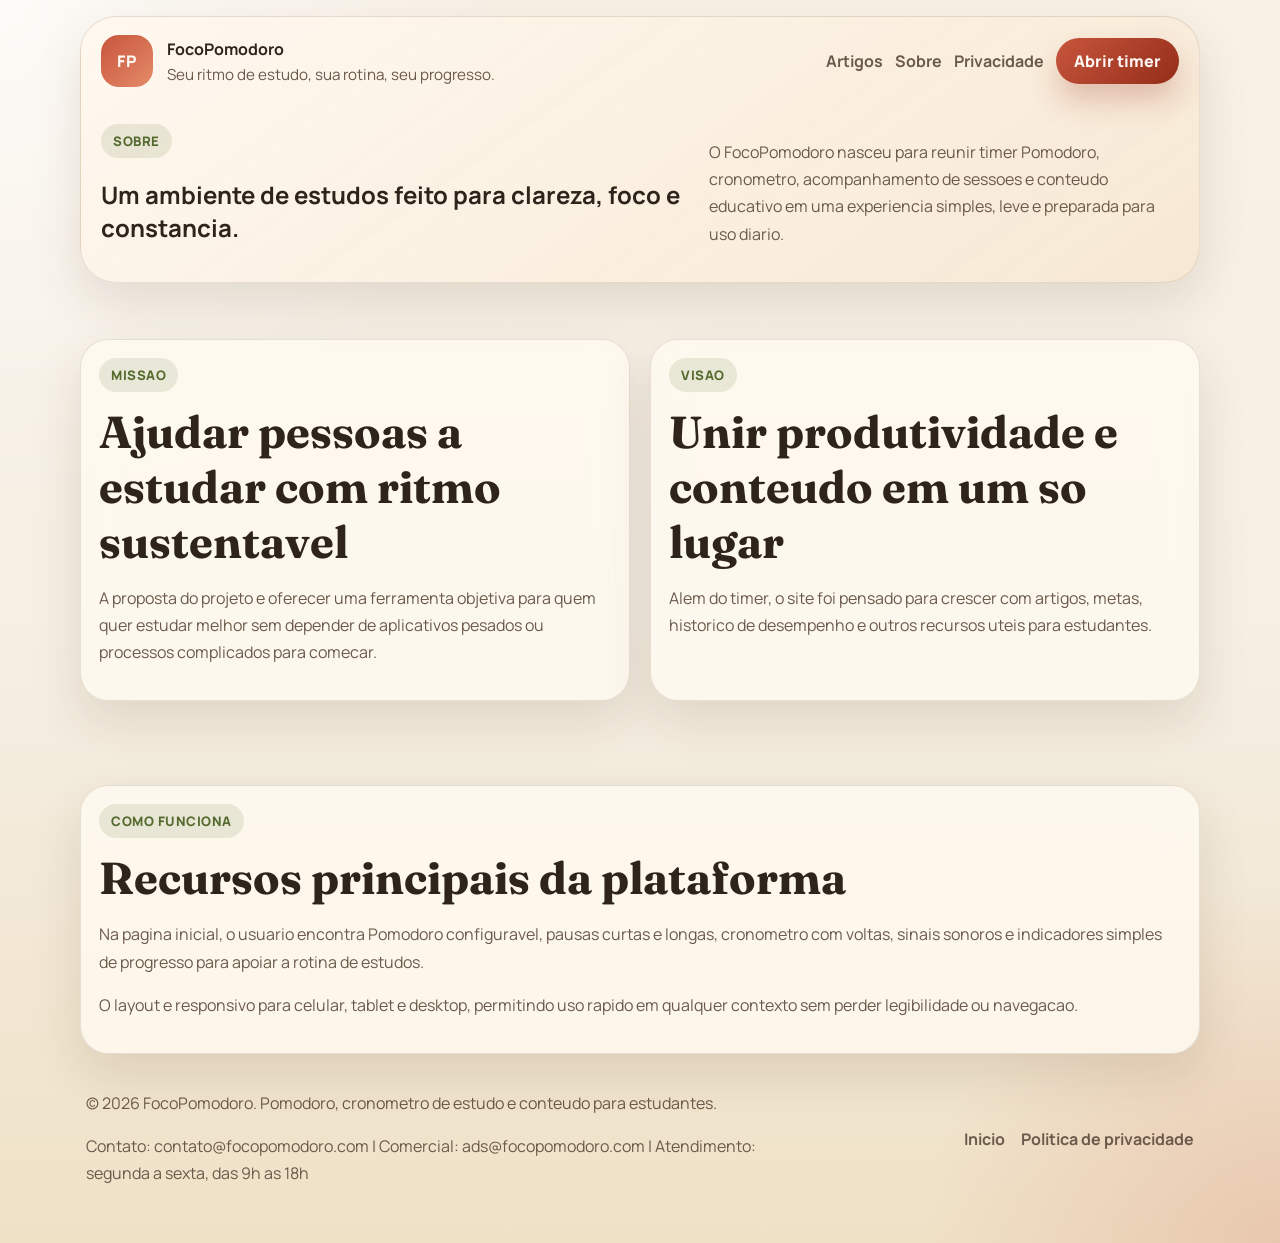
==== about.html @ d857d6bf "add site" ====
<!DOCTYPE html>
<html lang="pt-BR">
<head>
  <meta charset="UTF-8">
  <meta name="viewport" content="width=device-width, initial-scale=1.0">
  <title>Sobre | FocoPomodoro</title>
  <meta
    name="description"
    content="Conheca o FocoPomodoro, plataforma de estudos com Pomodoro, cronometro e recursos para concentracao."
  >
  <link rel="preconnect" href="https://fonts.googleapis.com">
  <link rel="preconnect" href="https://fonts.gstatic.com" crossorigin>
  <link href="https://fonts.googleapis.com/css2?family=Fraunces:wght@500;700&family=Manrope:wght@400;500;700;800&display=swap" rel="stylesheet">
  <link rel="stylesheet" href="styles.css">
</head>
<body>
  <div class="page-shell">
    <header class="hero static-page-hero">
      <nav class="topbar">
        <div class="brand">
          <span class="brand-mark">FP</span>
          <div>
            <strong>FocoPomodoro</strong>
            <p>Seu ritmo de estudo, sua rotina, seu progresso.</p>
          </div>
        </div>
        <div class="nav-links">
          <a href="index.html#articles">Artigos</a>
          <a href="about.html">Sobre</a>
          <a href="privacy.html">Privacidade</a>
          <a class="nav-cta" href="index.html#timer-app">Abrir timer</a>
        </div>
      </nav>

      <section class="section-heading page-intro">
        <div>
          <span class="section-tag">Sobre</span>
          <h1>Um ambiente de estudos feito para clareza, foco e constancia.</h1>
        </div>
        <p>
          O FocoPomodoro nasceu para reunir timer Pomodoro, cronometro,
          acompanhamento de sessoes e conteudo educativo em uma experiencia
          simples, leve e preparada para uso diario.
        </p>
      </section>
    </header>

    <main class="content-stack">
      <section class="info-grid">
        <article class="info-card">
          <span class="section-tag">Missao</span>
          <h2>Ajudar pessoas a estudar com ritmo sustentavel</h2>
          <p>
            A proposta do projeto e oferecer uma ferramenta objetiva para quem
            quer estudar melhor sem depender de aplicativos pesados ou processos
            complicados para comecar.
          </p>
        </article>
        <article class="info-card">
          <span class="section-tag">Visao</span>
          <h2>Unir produtividade e conteudo em um so lugar</h2>
          <p>
            Alem do timer, o site foi pensado para crescer com artigos, metas,
            historico de desempenho e outros recursos uteis para estudantes.
          </p>
        </article>
      </section>

      <section class="privacy-card">
        <span class="section-tag">Como funciona</span>
        <h2>Recursos principais da plataforma</h2>
        <p>
          Na pagina inicial, o usuario encontra Pomodoro configuravel, pausas
          curtas e longas, cronometro com voltas, sinais sonoros e indicadores
          simples de progresso para apoiar a rotina de estudos.
        </p>
        <p>
          O layout e responsivo para celular, tablet e desktop, permitindo uso
          rapido em qualquer contexto sem perder legibilidade ou navegacao.
        </p>
      </section>
    </main>

    <footer class="site-footer">
      <div>
        <p>© 2026 FocoPomodoro. Pomodoro, cronometro de estudo e conteudo para estudantes.</p>
        <p>Contato: contato@focopomodoro.com | Comercial: ads@focopomodoro.com | Atendimento: segunda a sexta, das 9h as 18h</p>
      </div>
      <div class="footer-links">
        <a href="index.html">Inicio</a>
        <a href="privacy.html">Politica de privacidade</a>
      </div>
    </footer>
  </div>
  <script src="ui-sounds.js"></script>
</body>
</html>
---- styles.css ----
:root {
  --bg: #f5efe4;
  --bg-strong: #eadcc2;
  --surface: rgba(255, 250, 241, 0.82);
  --surface-strong: #fff8ef;
  --text: #2e241c;
  --muted: #6b5a4b;
  --accent: #c8553d;
  --accent-dark: #932d19;
  --accent-soft: #f6c9b4;
  --olive: #546a2f;
  --line: rgba(67, 40, 17, 0.12);
  --shadow: 0 20px 50px rgba(73, 39, 16, 0.12);
  --radius-xl: 28px;
  --radius-lg: 22px;
  --radius-md: 16px;
}

* {
  box-sizing: border-box;
}

html {
  scroll-behavior: smooth;
}

body {
  margin: 0;
  min-height: 100vh;
  font-family: "Manrope", sans-serif;
  color: var(--text);
  background:
    radial-gradient(circle at top left, rgba(255, 255, 255, 0.7), transparent 28%),
    radial-gradient(circle at bottom right, rgba(200, 85, 61, 0.18), transparent 20%),
    linear-gradient(180deg, #f8f1e6 0%, #f5efe4 50%, #efe1c6 100%);
}

a {
  color: inherit;
  text-decoration: none;
}

button,
input {
  font: inherit;
}

button {
  border: 0;
  cursor: pointer;
}

.page-shell {
  width: min(1120px, calc(100% - 24px));
  margin: 0 auto;
  padding: 16px 0 40px;
}

.hero {
  padding: 18px 20px;
  border: 1px solid var(--line);
  border-radius: 36px;
  background:
    linear-gradient(145deg, rgba(255, 248, 239, 0.92), rgba(245, 228, 205, 0.82)),
    var(--surface);
  box-shadow: var(--shadow);
  backdrop-filter: blur(20px);
}

.static-page-hero {
  margin-bottom: 28px;
}

.topbar,
.hero-content,
.app-grid,
.study-tools,
.stats-band {
  display: grid;
  gap: 16px;
}

.topbar {
  grid-template-columns: 1fr auto;
  align-items: center;
}

.nav-links {
  display: flex;
  align-items: center;
  gap: 12px;
  flex-wrap: wrap;
  justify-content: flex-end;
}

.nav-links > a:not(.nav-cta) {
  font-weight: 700;
  color: var(--muted);
}

.brand {
  display: flex;
  align-items: center;
  gap: 14px;
}

.brand p {
  margin: 4px 0 0;
  color: var(--muted);
  font-size: 0.95rem;
}

.brand-mark {
  display: grid;
  place-items: center;
  width: 52px;
  height: 52px;
  border-radius: 18px;
  background: linear-gradient(135deg, var(--accent), #e48b68);
  color: #fff9f5;
  font-weight: 800;
  letter-spacing: 0.08em;
}

.nav-cta,
.primary-button,
.secondary-button,
.ghost-button,
.mode-tab {
  transition: transform 180ms ease, box-shadow 180ms ease, background-color 180ms ease;
}

.nav-cta,
.primary-button {
  background: linear-gradient(135deg, var(--accent), var(--accent-dark));
  color: #fff8f4;
  box-shadow: 0 16px 30px rgba(147, 45, 25, 0.25);
}

.nav-cta,
.primary-button,
.secondary-button,
.ghost-button,
.mode-tab {
  padding: 12px 18px;
  border-radius: 999px;
  font-weight: 800;
}

.secondary-button {
  background: rgba(84, 106, 47, 0.1);
  color: var(--olive);
}

.ghost-button {
  background: transparent;
  color: var(--muted);
  border: 1px solid var(--line);
}

.nav-cta:hover,
.primary-button:hover,
.secondary-button:hover,
.ghost-button:hover,
.mode-tab:hover {
  transform: translateY(-2px);
}

.hero-content {
  grid-template-columns: minmax(0, 1.4fr) minmax(240px, 0.75fr);
  margin-top: 20px;
  align-items: stretch;
}

.eyebrow,
.section-tag,
.ad-slot span,
.status-pill {
  display: inline-flex;
  align-items: center;
  gap: 8px;
  width: fit-content;
  padding: 8px 12px;
  border-radius: 999px;
  font-size: 0.82rem;
  font-weight: 800;
  letter-spacing: 0.04em;
  text-transform: uppercase;
}

.eyebrow,
.section-tag {
  background: rgba(84, 106, 47, 0.12);
  color: var(--olive);
}

.hero-copy h1,
.timer-card h2,
.stopwatch-card h2,
.study-tools h3,
.section-heading h2,
.article-card h3,
.info-card h2,
.privacy-card h2 {
  font-family: "Fraunces", serif;
}

.hero-copy h1 {
  margin: 12px 0 12px;
  font-size: clamp(2rem, 5vw, 3.8rem);
  line-height: 1;
}

.hero-copy p {
  max-width: 52ch;
  color: var(--muted);
  font-size: 0.98rem;
  line-height: 1.6;
}

.hero-actions,
.controls,
.compact {
  display: flex;
  flex-wrap: wrap;
  gap: 12px;
}

.hero-points {
  display: flex;
  flex-wrap: wrap;
  gap: 10px;
  margin: 16px 0 0;
  padding: 0;
  list-style: none;
}

.hero-points li {
  padding: 8px 12px;
  border-radius: 999px;
  background: rgba(255, 255, 255, 0.55);
  border: 1px solid rgba(67, 40, 17, 0.08);
  font-weight: 700;
}

.hero-highlight,
.support-card {
  display: grid;
  align-content: center;
  gap: 12px;
  min-height: 148px;
  padding: 18px;
  border: 1px solid rgba(67, 40, 17, 0.1);
  border-radius: var(--radius-xl);
  background:
    linear-gradient(135deg, rgba(255, 255, 255, 0.55), rgba(246, 201, 180, 0.28)),
    rgba(255, 249, 241, 0.72);
}

.hero-highlight strong,
.support-card strong {
  font-size: 1.8rem;
  font-family: "Fraunces", serif;
}

.hero-highlight p,
.support-card p {
  margin: 0;
  color: var(--muted);
  line-height: 1.6;
}

.hero-highlight .primary-button {
  width: fit-content;
}

.stats-band {
  display: none;
}

.stats-band article,
.timer-card,
.stopwatch-card,
.study-tools article {
  padding: 18px;
  border-radius: var(--radius-xl);
  background: var(--surface);
  border: 1px solid var(--line);
  box-shadow: var(--shadow);
  backdrop-filter: blur(18px);
}

.stats-band article strong {
  display: block;
  font-size: clamp(1.5rem, 4vw, 2.3rem);
  font-family: "Fraunces", serif;
}

.stats-band article span {
  color: var(--muted);
}

.app-grid {
  grid-template-columns: minmax(0, 1.75fr) minmax(250px, 0.8fr);
  align-items: start;
  margin-top: 18px;
}

.card-header {
  display: flex;
  justify-content: space-between;
  gap: 12px;
  align-items: flex-start;
}

.card-header h2 {
  margin: 8px 0 0;
  font-size: clamp(1.6rem, 3vw, 2.2rem);
}

.status-pill {
  background: rgba(200, 85, 61, 0.1);
  color: var(--accent-dark);
  text-transform: none;
  letter-spacing: 0;
}

.timer-layout {
  display: grid;
  grid-template-columns: minmax(0, 1.25fr) minmax(250px, 0.8fr);
  gap: 18px;
  margin-top: 18px;
}

.timer-primary-panel,
.timer-settings-panel {
  display: grid;
  gap: 14px;
}

.mode-tabs {
  display: flex;
  gap: 10px;
  margin: 0;
  flex-wrap: wrap;
}

.mode-tab {
  background: rgba(255, 255, 255, 0.7);
  color: var(--muted);
}

.mode-tab.is-active {
  background: linear-gradient(135deg, var(--accent), var(--accent-dark));
  color: #fff8f4;
}

.timer-face {
  display: grid;
  place-items: center;
  padding: 0;
}

.timer-ring {
  position: relative;
  display: grid;
  place-items: center;
  width: min(100%, 300px);
  aspect-ratio: 1;
}

.progress-svg {
  width: 100%;
  height: 100%;
  transform: rotate(-90deg);
}

.progress-track,
.progress-value {
  fill: none;
  stroke-width: 10;
}

.progress-track {
  stroke: rgba(67, 40, 17, 0.08);
}

.progress-value {
  stroke: var(--accent);
  stroke-linecap: round;
  stroke-dasharray: 326.73;
  stroke-dashoffset: 0;
  transition: stroke-dashoffset 250ms linear, stroke 250ms ease;
}

.timer-readout {
  position: absolute;
  text-align: center;
}

.timer-readout span,
.timer-readout small,
.study-tools p,
.lap-list,
.settings-grid label {
  color: var(--muted);
}

.timer-readout strong {
  display: block;
  margin: 6px 0;
  font-size: clamp(3rem, 9vw, 5rem);
  line-height: 1;
  font-family: "Fraunces", serif;
}

.settings-grid {
  display: grid;
  grid-template-columns: repeat(2, minmax(0, 1fr));
  gap: 10px;
  margin-top: 0;
}

.settings-grid label {
  display: grid;
  gap: 8px;
  padding: 12px 14px;
  border-radius: var(--radius-md);
  background: rgba(255, 255, 255, 0.55);
  border: 1px solid rgba(67, 40, 17, 0.08);
  font-weight: 700;
}

.settings-grid input[type="number"] {
  width: 100%;
  padding: 8px 10px;
  border: 1px solid rgba(67, 40, 17, 0.12);
  border-radius: 12px;
  background: rgba(255, 252, 247, 0.9);
  color: var(--text);
}

.compact-settings {
  grid-template-columns: 1fr;
}

.settings-heading p {
  margin: 8px 0 0;
  color: var(--muted);
  line-height: 1.5;
}

.mini-stats {
  display: grid;
  grid-template-columns: repeat(3, minmax(0, 1fr));
  gap: 10px;
}

.mini-stats article {
  padding: 12px 14px;
  border-radius: 16px;
  background: rgba(255, 255, 255, 0.58);
  border: 1px solid rgba(67, 40, 17, 0.08);
}

.mini-stats span {
  display: block;
  color: var(--muted);
  font-size: 0.84rem;
}

.mini-stats strong {
  display: block;
  margin-top: 6px;
  font-family: "Fraunces", serif;
  font-size: 1.25rem;
}

.toggle-field {
  grid-template-columns: 1fr auto;
  align-items: center;
}

.toggle-field input[type="checkbox"] {
  width: 22px;
  height: 22px;
  accent-color: var(--accent);
}

.sidebar-stack {
  display: grid;
  gap: 20px;
}

.stopwatch-display {
  display: block;
  margin: 12px 0;
  font-size: clamp(1.8rem, 6vw, 3rem);
  font-family: "Fraunces", serif;
}

.lap-list {
  margin: 16px 0 0;
  padding-left: 20px;
  max-height: 220px;
  overflow: auto;
}

.lap-list li + li {
  margin-top: 10px;
}

.study-tools {
  grid-template-columns: repeat(3, minmax(0, 1fr));
  margin: 20px 0;
}

.compact-tools {
  gap: 12px;
}

.study-tools h3 {
  margin: 10px 0 8px;
  font-size: 1.2rem;
}

.study-tools p {
  margin: 0;
  line-height: 1.7;
}

.bottom-banner {
  min-height: 140px;
}

.section-heading,
.info-grid {
  display: grid;
  gap: 20px;
}

.section-heading {
  grid-template-columns: minmax(0, 1fr) minmax(280px, 0.8fr);
  align-items: end;
  margin-bottom: 20px;
}

.page-intro {
  margin-top: 36px;
  margin-bottom: 0;
}

.section-heading h2,
.info-card h2,
.privacy-card h2 {
  margin: 12px 0 0;
  font-size: clamp(1.9rem, 4vw, 2.8rem);
}

.section-heading p,
.info-card p,
.privacy-card p,
.article-card p,
.contact-list,
.site-footer p {
  color: var(--muted);
  line-height: 1.7;
}

.articles-section {
  margin: 20px 0;
}

.articles-cta {
  display: flex;
  justify-content: center;
  margin-top: 16px;
}

.articles-grid {
  display: grid;
  grid-template-columns: repeat(3, minmax(0, 1fr));
  gap: 14px;
}

.article-card,
.info-card,
.privacy-card {
  padding: 18px;
  border-radius: var(--radius-xl);
  background: var(--surface);
  border: 1px solid var(--line);
  box-shadow: var(--shadow);
  backdrop-filter: blur(18px);
}

.article-kicker {
  display: inline-block;
  margin-bottom: 14px;
  color: var(--accent-dark);
  font-size: 0.84rem;
  font-weight: 800;
  text-transform: uppercase;
  letter-spacing: 0.04em;
}

.article-card h3 {
  margin: 0 0 12px;
  font-size: 1.2rem;
}

.info-grid {
  grid-template-columns: repeat(2, minmax(0, 1fr));
  margin: 28px 0;
}

.content-stack {
  display: grid;
  gap: 28px;
}

.contact-list {
  margin: 16px 0 0;
  padding-left: 20px;
}

.privacy-card {
  margin-top: 28px;
}

.site-footer {
  display: flex;
  justify-content: space-between;
  gap: 16px;
  align-items: center;
  padding: 20px 6px 0;
}

.site-footer > div:first-child {
  max-width: 700px;
}

.footer-links {
  display: flex;
  gap: 16px;
  flex-wrap: wrap;
}

.footer-links a {
  color: var(--muted);
  font-weight: 700;
}

@media (max-width: 960px) {
  .hero-content,
  .app-grid,
  .timer-layout,
  .study-tools,
  .stats-band,
  .articles-grid,
  .info-grid,
  .section-heading {
    grid-template-columns: 1fr;
  }

  .hero-copy h1 {
    max-width: 14ch;
  }
}

@media (max-width: 640px) {
  .page-shell {
    width: min(100% - 20px, 100%);
    padding-top: 10px;
  }

  .hero,
  .stats-band article,
  .timer-card,
  .stopwatch-card,
  .study-tools article,
  .hero-highlight,
  .support-card {
    padding: 16px;
    border-radius: 24px;
  }

  .topbar {
    grid-template-columns: 1fr;
  }

  .nav-links,
  .site-footer {
    justify-content: flex-start;
  }

  .settings-grid {
    grid-template-columns: 1fr;
  }

  .mini-stats {
    grid-template-columns: 1fr;
  }

  .timer-readout strong {
    font-size: clamp(2.8rem, 14vw, 4.4rem);
  }

  .controls,
  .hero-actions {
    flex-direction: column;
  }

  .controls > * ,
  .hero-actions > * {
    width: 100%;
    text-align: center;
  }

  .nav-links {
    flex-direction: column;
    align-items: stretch;
  }

  .nav-links > a:not(.nav-cta) {
    padding: 4px 0;
  }

  .site-footer {
    flex-direction: column;
    align-items: flex-start;
  }
}
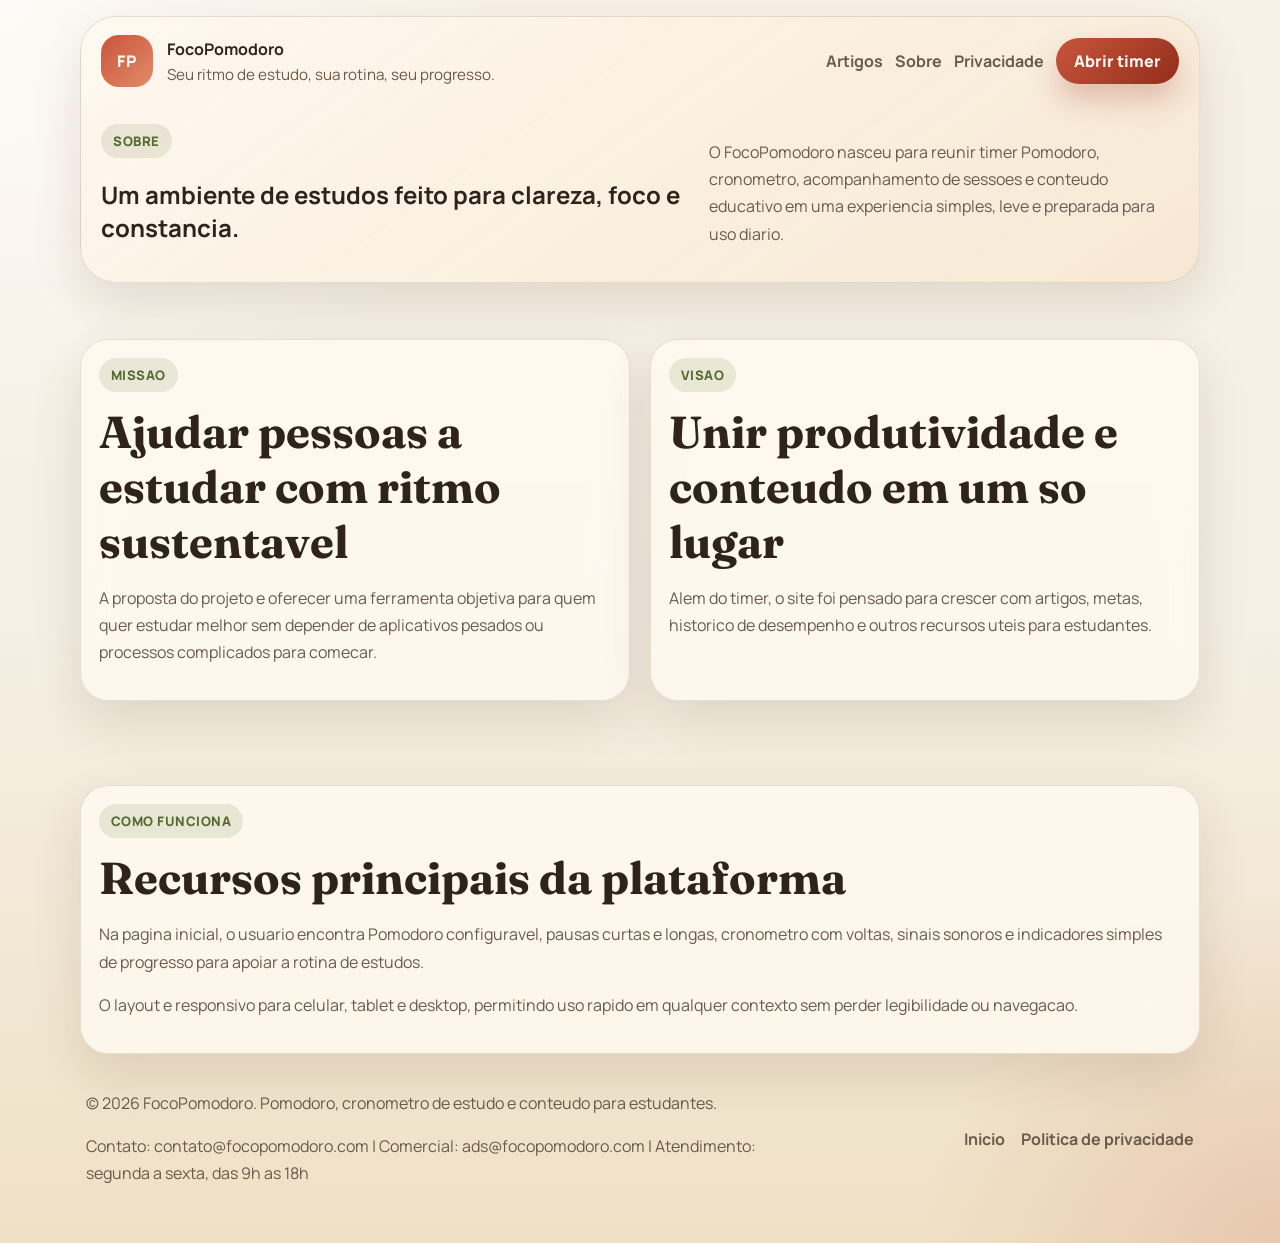
==== commit 2e464ebe: "update" ====
--- a/about.html
+++ b/about.html
@@ -8,6 +8,8 @@
     name="description"
     content="Conheca o FocoPomodoro, plataforma de estudos com Pomodoro, cronometro e recursos para concentracao."
   >
+  <script async src="https://pagead2.googlesyndication.com/pagead/js/adsbygoogle.js?client=ca-pub-2415417594040545"
+       crossorigin="anonymous"></script>
   <link rel="preconnect" href="https://fonts.googleapis.com">
   <link rel="preconnect" href="https://fonts.gstatic.com" crossorigin>
   <link href="https://fonts.googleapis.com/css2?family=Fraunces:wght@500;700&family=Manrope:wght@400;500;700;800&display=swap" rel="stylesheet">
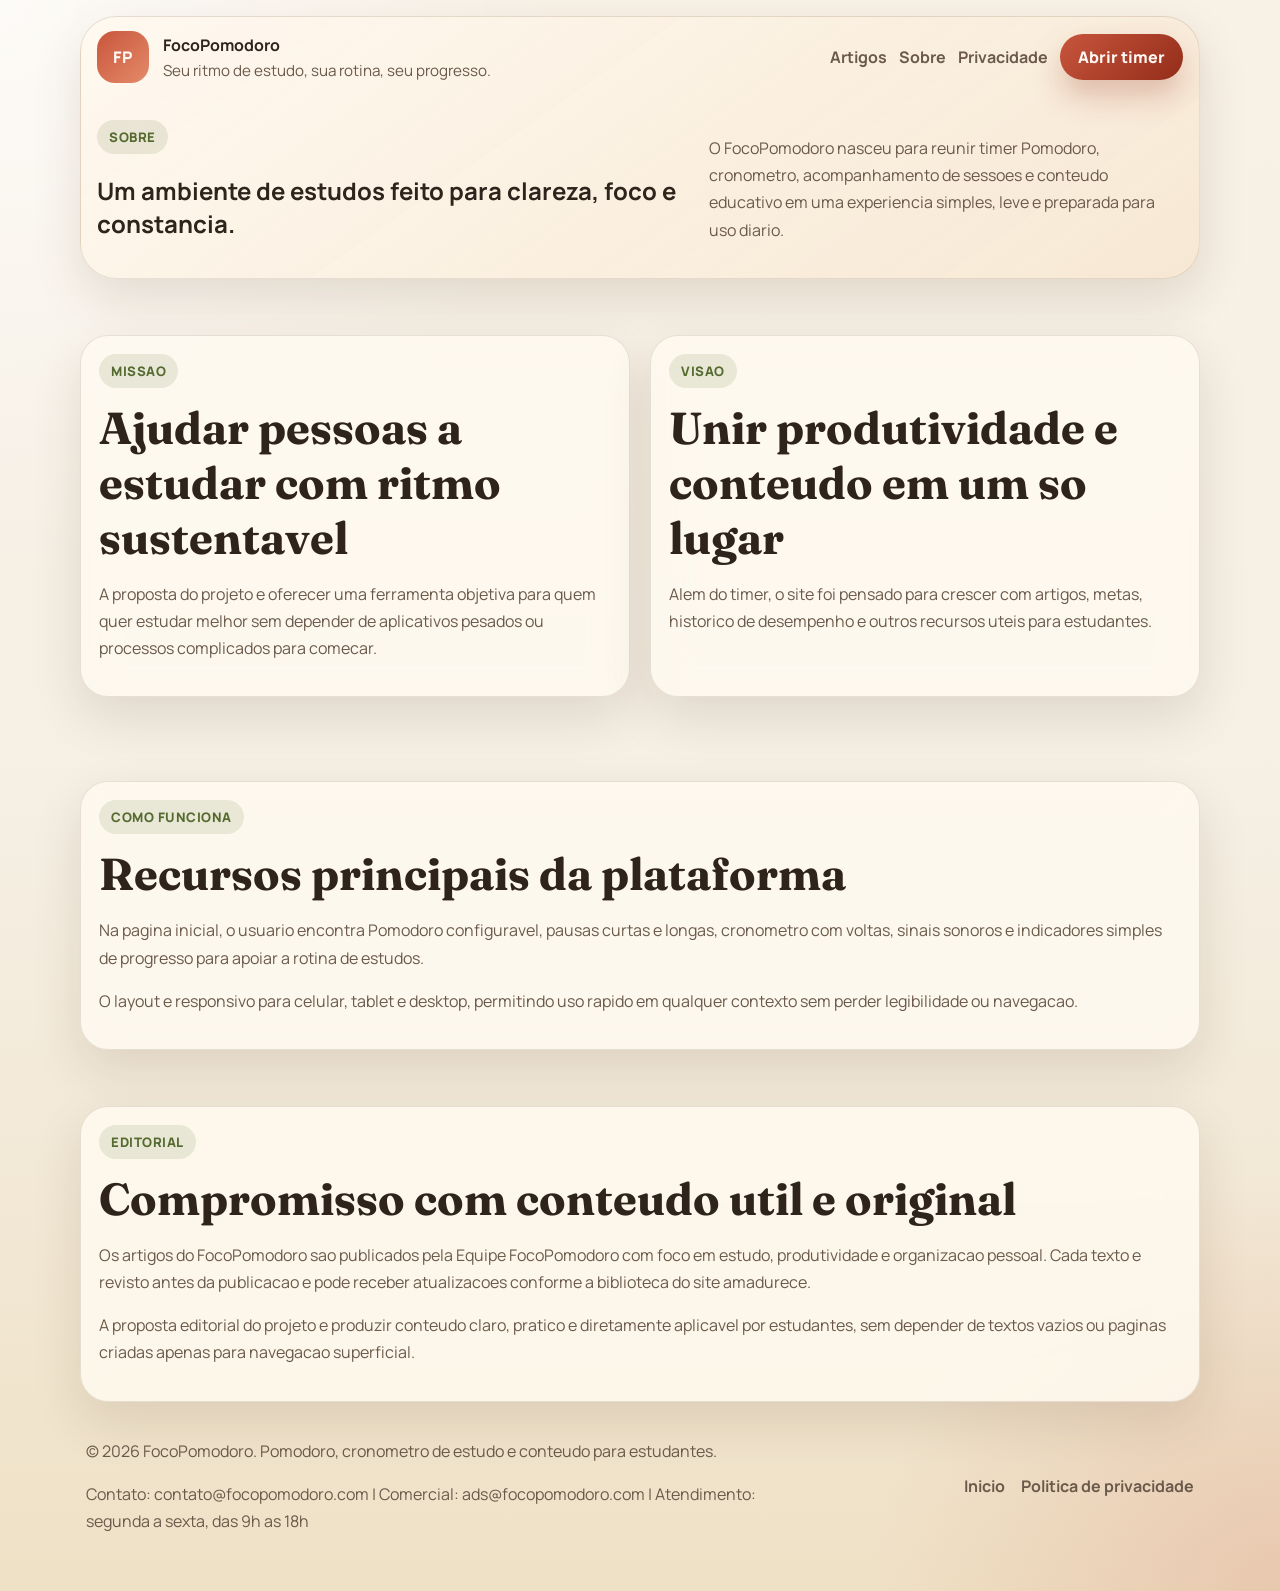
==== commit a63fb4ee: "update" ====
--- a/about.html
+++ b/about.html
@@ -8,8 +8,6 @@
     name="description"
     content="Conheca o FocoPomodoro, plataforma de estudos com Pomodoro, cronometro e recursos para concentracao."
   >
-  <script async src="https://pagead2.googlesyndication.com/pagead/js/adsbygoogle.js?client=ca-pub-2415417594040545"
-       crossorigin="anonymous"></script>
   <link rel="preconnect" href="https://fonts.googleapis.com">
   <link rel="preconnect" href="https://fonts.gstatic.com" crossorigin>
   <link href="https://fonts.googleapis.com/css2?family=Fraunces:wght@500;700&family=Manrope:wght@400;500;700;800&display=swap" rel="stylesheet">
@@ -27,7 +25,7 @@
           </div>
         </div>
         <div class="nav-links">
-          <a href="index.html#articles">Artigos</a>
+          <a href="articles.html">Artigos</a>
           <a href="about.html">Sobre</a>
           <a href="privacy.html">Privacidade</a>
           <a class="nav-cta" href="index.html#timer-app">Abrir timer</a>
@@ -81,6 +79,22 @@
           rapido em qualquer contexto sem perder legibilidade ou navegacao.
         </p>
       </section>
+
+      <section class="privacy-card">
+        <span class="section-tag">Editorial</span>
+        <h2>Compromisso com conteudo util e original</h2>
+        <p>
+          Os artigos do FocoPomodoro sao publicados pela Equipe FocoPomodoro com
+          foco em estudo, produtividade e organizacao pessoal. Cada texto e
+          revisto antes da publicacao e pode receber atualizacoes conforme a
+          biblioteca do site amadurece.
+        </p>
+        <p>
+          A proposta editorial do projeto e produzir conteudo claro, pratico e
+          diretamente aplicavel por estudantes, sem depender de textos vazios ou
+          paginas criadas apenas para navegacao superficial.
+        </p>
+      </section>
     </main>
 
     <footer class="site-footer">
--- a/styles.css
+++ b/styles.css
@@ -56,8 +56,14 @@
   padding: 16px 0 40px;
 }
 
+img,
+svg {
+  max-width: 100%;
+  height: auto;
+}
+
 .hero {
-  padding: 18px 20px;
+  padding: 14px 16px 18px;
   border: 1px solid var(--line);
   border-radius: 36px;
   background:
@@ -72,7 +78,6 @@
 }
 
 .topbar,
-.hero-content,
 .app-grid,
 .study-tools,
 .stats-band {
@@ -83,6 +88,7 @@
 .topbar {
   grid-template-columns: 1fr auto;
   align-items: center;
+  column-gap: 18px;
 }
 
 .nav-links {
@@ -96,6 +102,7 @@
 .nav-links > a:not(.nav-cta) {
   font-weight: 700;
   color: var(--muted);
+  white-space: nowrap;
 }
 
 .brand {
@@ -166,15 +173,14 @@
   transform: translateY(-2px);
 }
 
-.hero-content {
-  grid-template-columns: minmax(0, 1.4fr) minmax(240px, 0.75fr);
-  margin-top: 20px;
-  align-items: stretch;
+.hero-compact {
+  display: grid;
+  gap: 10px;
+  margin-top: 14px;
 }
 
 .eyebrow,
 .section-tag,
-.ad-slot span,
 .status-pill {
   display: inline-flex;
   align-items: center;
@@ -206,16 +212,16 @@
 }
 
 .hero-copy h1 {
-  margin: 12px 0 12px;
-  font-size: clamp(2rem, 5vw, 3.8rem);
+  margin: 8px 0;
+  font-size: clamp(1.8rem, 4vw, 3rem);
   line-height: 1;
 }
 
 .hero-copy p {
-  max-width: 52ch;
-  color: var(--muted);
-  font-size: 0.98rem;
-  line-height: 1.6;
+  max-width: 42ch;
+  color: var(--muted);
+  font-size: 0.94rem;
+  line-height: 1.5;
 }
 
 .hero-actions,
@@ -229,14 +235,14 @@
 .hero-points {
   display: flex;
   flex-wrap: wrap;
-  gap: 10px;
-  margin: 16px 0 0;
+  gap: 8px;
+  margin: 4px 0 0;
   padding: 0;
   list-style: none;
 }
 
 .hero-points li {
-  padding: 8px 12px;
+  padding: 7px 10px;
   border-radius: 999px;
   background: rgba(255, 255, 255, 0.55);
   border: 1px solid rgba(67, 40, 17, 0.08);
@@ -272,6 +278,22 @@
 
 .hero-highlight .primary-button {
   width: fit-content;
+}
+
+.compact-copy {
+  max-width: 640px;
+}
+
+.compact-actions {
+  gap: 10px;
+}
+
+.compact-points {
+  margin-top: 0;
+}
+
+.hero-timer {
+  margin-top: 14px;
 }
 
 .stats-band {
@@ -303,7 +325,7 @@
 .app-grid {
   grid-template-columns: minmax(0, 1.75fr) minmax(250px, 0.8fr);
   align-items: start;
-  margin-top: 18px;
+  margin-top: 14px;
 }
 
 .card-header {
@@ -328,14 +350,14 @@
 .timer-layout {
   display: grid;
   grid-template-columns: minmax(0, 1.25fr) minmax(250px, 0.8fr);
-  gap: 18px;
-  margin-top: 18px;
+  gap: 14px;
+  margin-top: 14px;
 }
 
 .timer-primary-panel,
 .timer-settings-panel {
   display: grid;
-  gap: 14px;
+  gap: 12px;
 }
 
 .mode-tabs {
@@ -365,7 +387,7 @@
   position: relative;
   display: grid;
   place-items: center;
-  width: min(100%, 300px);
+  width: min(100%, 270px);
   aspect-ratio: 1;
 }
 
@@ -408,8 +430,8 @@
 
 .timer-readout strong {
   display: block;
-  margin: 6px 0;
-  font-size: clamp(3rem, 9vw, 5rem);
+  margin: 4px 0;
+  font-size: clamp(2.6rem, 8vw, 4.6rem);
   line-height: 1;
   font-family: "Fraunces", serif;
 }
@@ -445,7 +467,7 @@
 }
 
 .settings-heading p {
-  margin: 8px 0 0;
+  margin: 4px 0 0;
   color: var(--muted);
   line-height: 1.5;
 }
@@ -457,7 +479,7 @@
 }
 
 .mini-stats article {
-  padding: 12px 14px;
+  padding: 10px 12px;
   border-radius: 16px;
   background: rgba(255, 255, 255, 0.58);
   border: 1px solid rgba(67, 40, 17, 0.08);
@@ -471,9 +493,9 @@
 
 .mini-stats strong {
   display: block;
-  margin-top: 6px;
+  margin-top: 4px;
   font-family: "Fraunces", serif;
-  font-size: 1.25rem;
+  font-size: 1.1rem;
 }
 
 .toggle-field {
@@ -489,20 +511,21 @@
 
 .sidebar-stack {
   display: grid;
-  gap: 20px;
+  gap: 14px;
+  align-content: start;
 }
 
 .stopwatch-display {
   display: block;
-  margin: 12px 0;
-  font-size: clamp(1.8rem, 6vw, 3rem);
+  margin: 8px 0;
+  font-size: clamp(1.6rem, 5vw, 2.6rem);
   font-family: "Fraunces", serif;
 }
 
 .lap-list {
-  margin: 16px 0 0;
+  margin: 10px 0 0;
   padding-left: 20px;
-  max-height: 220px;
+  max-height: 180px;
   overflow: auto;
 }
 
@@ -609,6 +632,71 @@
   font-size: 1.2rem;
 }
 
+.article-link {
+  display: block;
+}
+
+.article-link:hover h3 {
+  color: var(--accent-dark);
+}
+
+.article-hero {
+  display: grid;
+  gap: 12px;
+  margin-top: 20px;
+}
+
+.article-hero h1 {
+  margin: 0;
+  font-family: "Fraunces", serif;
+  font-size: clamp(2rem, 4vw, 3.2rem);
+  line-height: 1.05;
+}
+
+.breadcrumb {
+  margin: 0;
+  color: var(--muted);
+  font-size: 0.95rem;
+}
+
+.article-meta {
+  display: flex;
+  flex-wrap: wrap;
+  gap: 10px;
+}
+
+.article-meta span {
+  padding: 8px 12px;
+  border-radius: 999px;
+  background: rgba(255, 255, 255, 0.62);
+  border: 1px solid rgba(67, 40, 17, 0.08);
+  color: var(--muted);
+  font-size: 0.92rem;
+  font-weight: 700;
+}
+
+.article-page {
+  padding: 28px;
+  border-radius: var(--radius-xl);
+  background: var(--surface);
+  border: 1px solid var(--line);
+  box-shadow: var(--shadow);
+  backdrop-filter: blur(18px);
+}
+
+.article-page h2 {
+  margin: 28px 0 12px;
+  font-family: "Fraunces", serif;
+  font-size: clamp(1.5rem, 3vw, 2rem);
+}
+
+.article-page p {
+  margin: 0 0 16px;
+  color: var(--text);
+  line-height: 1.8;
+  font-size: 1rem;
+}
+
 .info-grid {
   grid-template-columns: repeat(2, minmax(0, 1fr));
   margin: 28px 0;
@@ -651,20 +739,78 @@
   font-weight: 700;
 }
 
-@media (max-width: 960px) {
-  .hero-content,
+@media (max-width: 1180px) {
+  .page-shell {
+    width: min(100% - 24px, 1040px);
+  }
+
+  .app-grid {
+    grid-template-columns: minmax(0, 1.45fr) minmax(240px, 0.85fr);
+  }
+}
+
+@media (max-width: 1024px) {
+  .page-shell {
+    width: min(100% - 24px, 960px);
+  }
+
+  .topbar {
+    grid-template-columns: 1fr;
+  }
+
+  .nav-links {
+    justify-content: flex-start;
+  }
+
   .app-grid,
   .timer-layout,
-  .study-tools,
-  .stats-band,
-  .articles-grid,
-  .info-grid,
-  .section-heading {
+  .section-heading,
+  .info-grid {
     grid-template-columns: 1fr;
   }
 
+  .timer-ring {
+    width: min(100%, 280px);
+  }
+
+  .timer-settings-panel {
+    grid-template-columns: 1fr;
+  }
+
+  .articles-grid {
+    grid-template-columns: repeat(2, minmax(0, 1fr));
+  }
+
+  .study-tools {
+    grid-template-columns: repeat(2, minmax(0, 1fr));
+  }
+
+  .sidebar-stack {
+    grid-template-columns: repeat(2, minmax(0, 1fr));
+  }
+}
+
+@media (max-width: 960px) {
   .hero-copy h1 {
-    max-width: 14ch;
+    max-width: 12ch;
+  }
+
+  .card-header {
+    flex-direction: column;
+  }
+
+  .card-header,
+  .site-footer {
+    align-items: flex-start;
+  }
+
+  .hero-highlight,
+  .support-card {
+    min-height: unset;
+  }
+
+  .hero {
+    border-radius: 28px;
   }
 }
 
@@ -685,10 +831,6 @@
     border-radius: 24px;
   }
 
-  .topbar {
-    grid-template-columns: 1fr;
-  }
-
   .nav-links,
   .site-footer {
     justify-content: flex-start;
@@ -702,8 +844,13 @@
     grid-template-columns: 1fr;
   }
 
+  .study-tools,
+  .articles-grid {
+    grid-template-columns: 1fr;
+  }
+
   .timer-readout strong {
-    font-size: clamp(2.8rem, 14vw, 4.4rem);
+    font-size: clamp(2.4rem, 14vw, 3.8rem);
   }
 
   .controls,
@@ -723,11 +870,123 @@
   }
 
   .nav-links > a:not(.nav-cta) {
-    padding: 4px 0;
+    padding: 6px 0;
   }
 
   .site-footer {
     flex-direction: column;
     align-items: flex-start;
   }
-}
+
+  .brand {
+    align-items: flex-start;
+  }
+
+  .brand-mark {
+    width: 42px;
+    height: 42px;
+  }
+
+  .hero-copy p,
+  .section-heading p,
+  .article-card p,
+  .info-card p,
+  .privacy-card p {
+    font-size: 0.94rem;
+  }
+
+  .timer-ring {
+    width: min(100%, 220px);
+  }
+
+  .mode-tabs {
+    display: grid;
+    grid-template-columns: 1fr;
+  }
+
+  .mode-tab,
+  .nav-cta,
+  .primary-button,
+  .secondary-button,
+  .ghost-button {
+    min-height: 44px;
+    padding: 10px 14px;
+  }
+
+  .sidebar-stack {
+    grid-template-columns: 1fr;
+  }
+
+  .compact-actions {
+    flex-direction: row;
+  }
+
+  .compact-actions > * {
+    flex: 1 1 0;
+  }
+}
+
+@media (max-width: 420px) {
+  .page-shell {
+    width: min(100% - 16px, 100%);
+  }
+
+  .hero,
+  .timer-card,
+  .stopwatch-card,
+  .study-tools article,
+  .article-card,
+  .info-card,
+  .privacy-card,
+  .article-page,
+  .hero-highlight,
+  .support-card {
+    padding: 14px;
+    border-radius: 20px;
+  }
+
+  .hero-copy h1 {
+    font-size: clamp(1.55rem, 10vw, 2.2rem);
+  }
+
+  .article-hero h1 {
+    font-size: clamp(1.7rem, 9vw, 2.3rem);
+  }
+
+  .hero-actions,
+  .controls {
+    gap: 10px;
+  }
+
+  .timer-readout strong {
+    font-size: clamp(2.1rem, 15vw, 3.2rem);
+  }
+
+  .timer-readout span,
+  .timer-readout small,
+  .mini-stats span,
+  .settings-grid label,
+  .lap-list,
+  .breadcrumb,
+  .footer-links a,
+  .nav-links > a:not(.nav-cta) {
+    font-size: 0.9rem;
+  }
+
+  .section-tag,
+  .eyebrow,
+  .status-pill {
+    font-size: 0.74rem;
+    padding: 7px 10px;
+  }
+
+  .mini-stats article {
+    padding: 10px 12px;
+  }
+
+  .hero,
+  .timer-card,
+  .stopwatch-card {
+    box-shadow: 0 12px 24px rgba(73, 39, 16, 0.1);
+  }
+}
